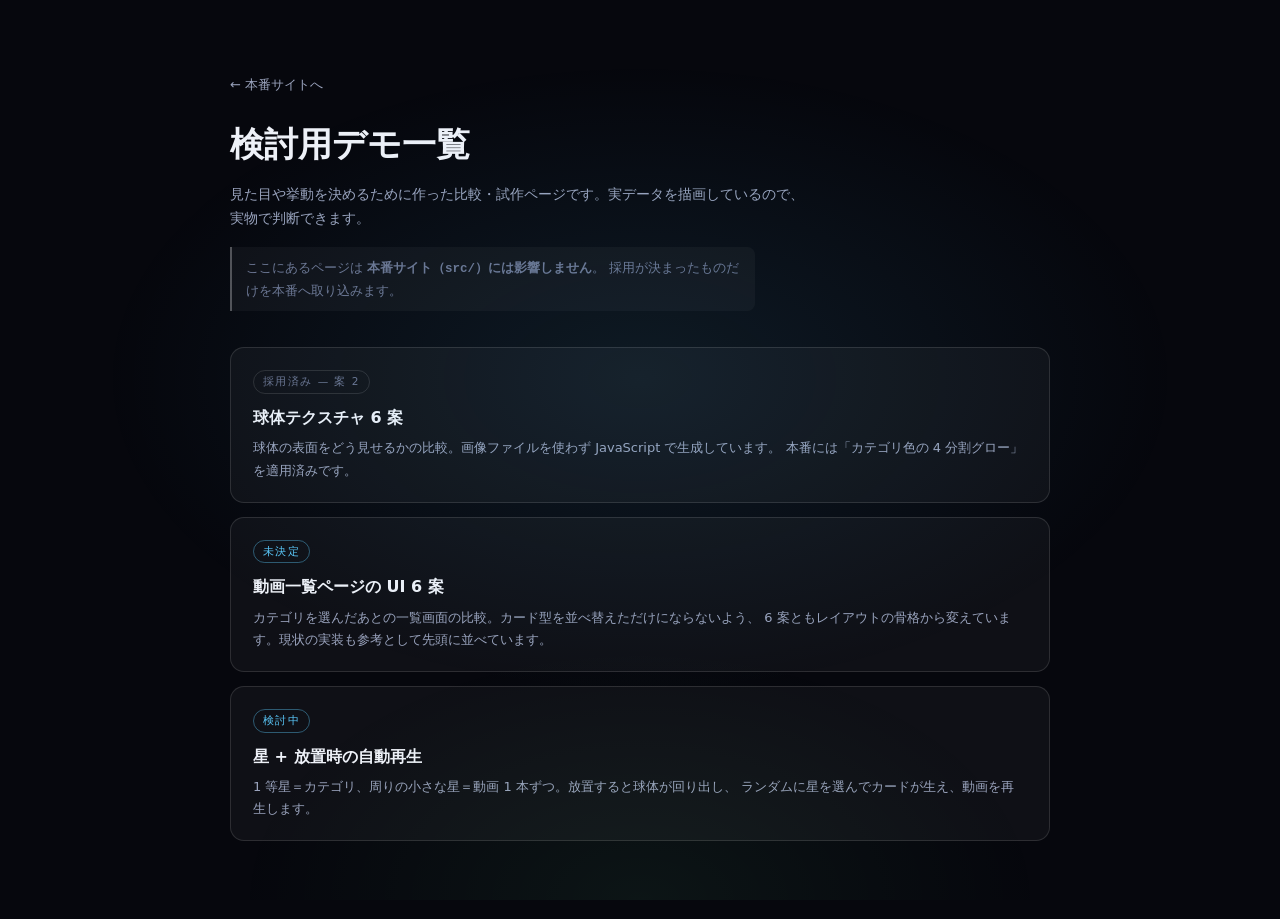
==== demo/index.html @ 627093bb "ディレクトリを src / demo / docs に整理し、CLAUDE.md を追加 構成: - src/    本番サイト。これ単体で完結して動く - demo/   検討用の比較・試作ページ。" ====
<!DOCTYPE html>
<html lang="ja">
<head>
<meta charset="UTF-8">
<meta name="viewport" content="width=device-width, initial-scale=1">
<title>検討用デモ一覧 — HIDD</title>
<link rel="stylesheet" href="../src/css/common.css">
<style>
.hub { max-width: 900px; margin: 0 auto; padding: clamp(32px, 8vh, 72px) clamp(20px, 5vw, 40px) 80px; }
.hub__back { font-size: 13px; color: var(--fg-mute); }
.hub__back:hover { color: #fff; }
.hub__title { margin: 18px 0 10px; font-size: clamp(22px, 3.4vw, 34px); font-weight: 800; }
.hub__lead { margin: 0 0 8px; color: var(--fg-mute); font-size: 14px; max-width: 66ch; }
.hub__note {
  margin: 16px 0 36px; max-width: 66ch; font-size: 12.5px; color: var(--fg-dim);
  padding: 10px 14px; border-left: 2px solid var(--border-hi);
  background: var(--surface); border-radius: 0 8px 8px 0;
}
.hub__list { list-style: none; margin: 0; padding: 0; display: grid; gap: 14px; }
.hub__item {
  display: block; padding: 20px 22px;
  border: 1px solid var(--border); border-radius: 14px; background: var(--surface);
  transition: border-color .2s var(--ease), background-color .2s var(--ease), transform .2s var(--ease);
}
.hub__item:hover { border-color: var(--border-hi); background: var(--surface-hi); transform: translateY(-2px); }
.hub__item h2 { margin: 0 0 6px; font-size: 16px; font-weight: 700; }
.hub__item p { margin: 0; font-size: 13px; color: var(--fg-mute); line-height: 1.7; }
.hub__tag {
  display: inline-block; margin-bottom: 10px;
  font-size: 10.5px; letter-spacing: .14em; color: var(--fg-dim);
  border: 1px solid var(--border); border-radius: 999px; padding: 2px 9px;
}
.hub__tag--open { color: var(--accent-ai); border-color: rgba(90,200,250,.4); }
</style>
</head>
<body>

<div class="bg-glow"></div>

<main class="hub">
  <a class="hub__back" href="../src/index.html">&larr; 本番サイトへ</a>
  <h1 class="hub__title">検討用デモ一覧</h1>
  <p class="hub__lead">
    見た目や挙動を決めるために作った比較・試作ページです。実データを描画しているので、実物で判断できます。
  </p>
  <p class="hub__note">
    ここにあるページは <strong>本番サイト（<code>src/</code>）には影響しません</strong>。
    採用が決まったものだけを本番へ取り込みます。
  </p>

  <ul class="hub__list">
    <li>
      <a class="hub__item" href="texture.html">
        <span class="hub__tag">採用済み — 案 2</span>
        <h2>球体テクスチャ 6 案</h2>
        <p>球体の表面をどう見せるかの比較。画像ファイルを使わず JavaScript で生成しています。
           本番には「カテゴリ色の 4 分割グロー」を適用済みです。</p>
      </a>
    </li>
    <li>
      <a class="hub__item" href="category-ui.html">
        <span class="hub__tag hub__tag--open">未決定</span>
        <h2>動画一覧ページの UI 6 案</h2>
        <p>カテゴリを選んだあとの一覧画面の比較。カード型を並べ替えただけにならないよう、
           6 案ともレイアウトの骨格から変えています。現状の実装も参考として先頭に並べています。</p>
      </a>
    </li>
    <li>
      <a class="hub__item" href="stars.html">
        <span class="hub__tag hub__tag--open">検討中</span>
        <h2>星 + 放置時の自動再生</h2>
        <p>1 等星＝カテゴリ、周りの小さな星＝動画 1 本ずつ。放置すると球体が回り出し、
           ランダムに星を選んでカードが生え、動画を再生します。</p>
      </a>
    </li>
  </ul>
</main>

</body>
</html>
---- src/css/common.css ----
/* HIDD — 共通スタイル（カラートークン・リセット・タイポ） */

:root {
  --bg:          #06070d;
  --bg-soft:     #0d1020;
  --surface:     rgba(255, 255, 255, 0.04);
  --surface-hi:  rgba(255, 255, 255, 0.08);
  --border:      rgba(255, 255, 255, 0.12);
  --border-hi:   rgba(255, 255, 255, 0.28);
  --fg:          #eef1f8;
  --fg-mute:     #9aa3bd;
  --fg-dim:      #6b7490;

  --accent-ai:   #5ac8fa;
  --accent-xr:   #ff7ac6;
  --accent-web:  #7affa8;
  --accent-iot:  #ffc861;

  --accent:      var(--accent-ai); /* ページごとに上書き */

  --font: -apple-system, BlinkMacSystemFont, "Hiragino Sans", "Hiragino Kaku Gothic ProN",
          "Yu Gothic", "Noto Sans JP", Meiryo, system-ui, sans-serif;
  --font-mono: ui-monospace, SFMono-Regular, Menlo, Consolas, monospace;

  --ease: cubic-bezier(0.22, 1, 0.36, 1);
}

*, *::before, *::after { box-sizing: border-box; }

html, body {
  margin: 0;
  padding: 0;
  background: var(--bg);
  color: var(--fg);
  font-family: var(--font);
  -webkit-font-smoothing: antialiased;
  text-rendering: optimizeLegibility;
}

body {
  min-height: 100vh;
  font-size: 15px;
  line-height: 1.7;
}

a { color: inherit; text-decoration: none; }

/* フォーカスリング（キーボード操作用） */
:focus-visible {
  outline: 2px solid var(--accent);
  outline-offset: 3px;
  border-radius: 4px;
}

/* 視覚的には隠すがスクリーンリーダーには読ませる */
.visually-hidden {
  position: absolute;
  width: 1px; height: 1px;
  margin: -1px; padding: 0;
  overflow: hidden;
  clip: rect(0 0 0 0);
  clip-path: inset(50%);
  white-space: nowrap;
  border: 0;
}

/* 背景のうっすらした発光（ポストプロセスの代替・描画コストゼロ） */
.bg-glow {
  position: fixed;
  inset: 0;
  z-index: 0;
  pointer-events: none;
  background:
    radial-gradient(60% 50% at 50% 42%, rgba(90, 200, 250, 0.10), transparent 70%),
    radial-gradient(45% 40% at 50% 100%, rgba(122, 255, 168, 0.06), transparent 70%);
}

@media (prefers-reduced-motion: reduce) {
  *, *::before, *::after {
    animation-duration: 0.01ms !important;
    animation-iteration-count: 1 !important;
    transition-duration: 0.01ms !important;
  }
}
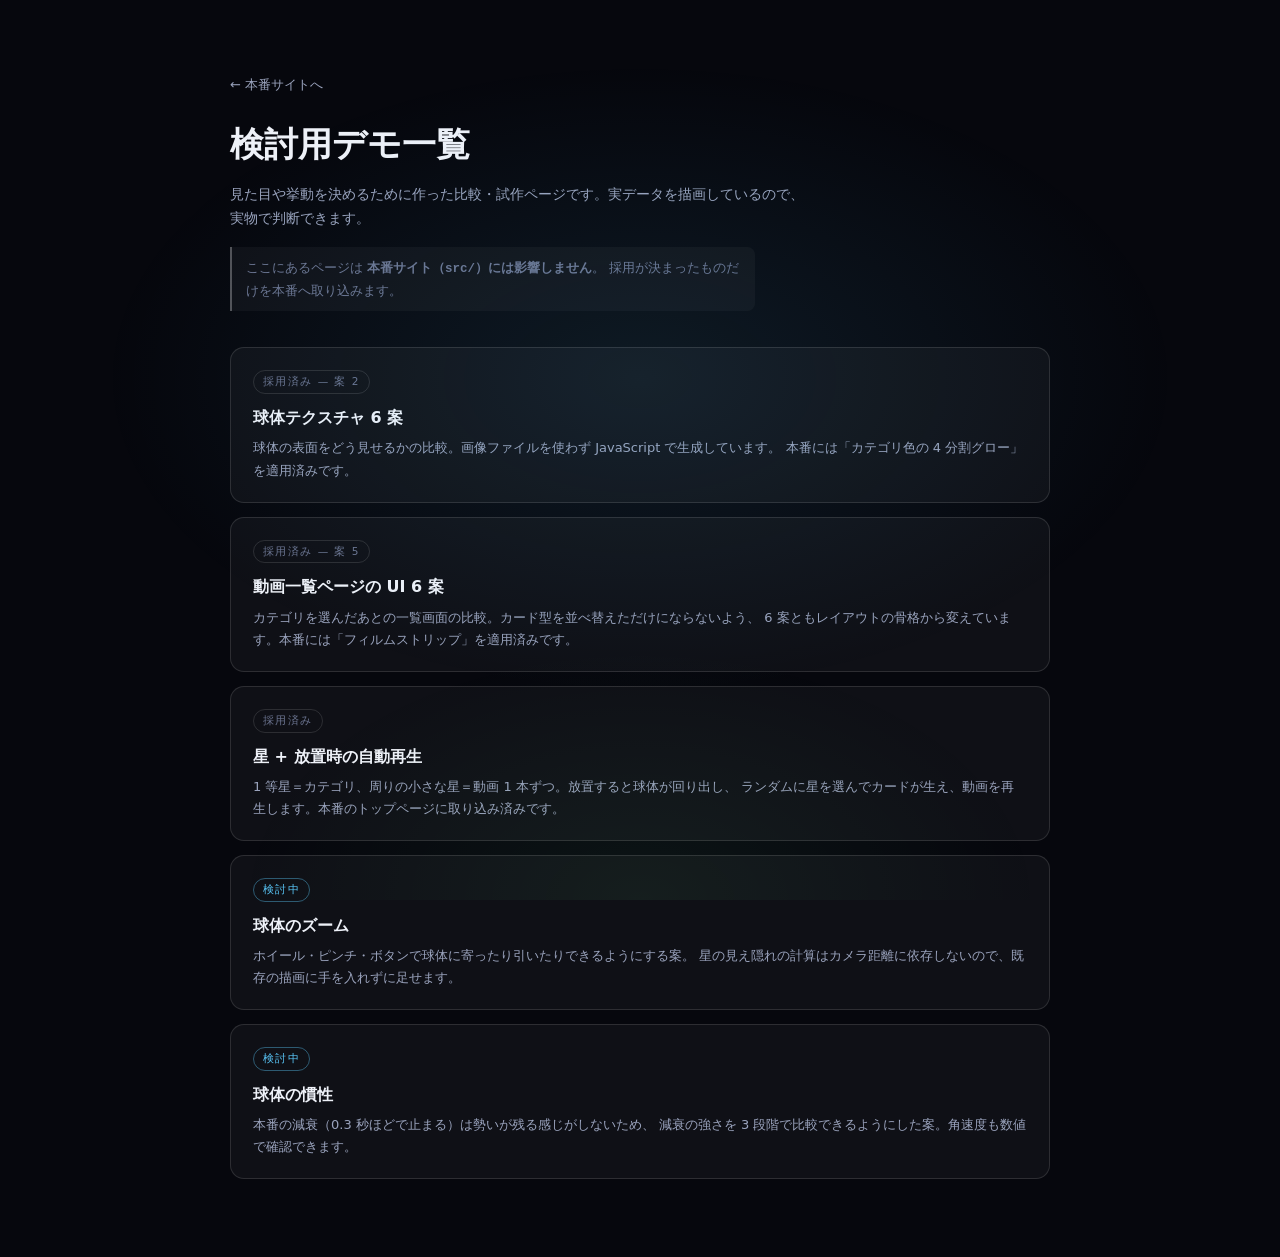
==== commit 1d19fcf5: "球体のズーム・慣性デモを追加 demo/js/stars.js から放置時の自動再生・動画再生・音声まわりを外し、 ドラッグ回転だけに絞った軽量版をベースに、それぞれ 1 機能だけ足した。  ## ズ" ====
--- a/demo/index.html
+++ b/demo/index.html
@@ -59,18 +59,34 @@
     </li>
     <li>
       <a class="hub__item" href="category-ui.html">
-        <span class="hub__tag hub__tag--open">未決定</span>
+        <span class="hub__tag">採用済み — 案 5</span>
         <h2>動画一覧ページの UI 6 案</h2>
         <p>カテゴリを選んだあとの一覧画面の比較。カード型を並べ替えただけにならないよう、
-           6 案ともレイアウトの骨格から変えています。現状の実装も参考として先頭に並べています。</p>
+           6 案ともレイアウトの骨格から変えています。本番には「フィルムストリップ」を適用済みです。</p>
       </a>
     </li>
     <li>
       <a class="hub__item" href="stars.html">
-        <span class="hub__tag hub__tag--open">検討中</span>
+        <span class="hub__tag">採用済み</span>
         <h2>星 + 放置時の自動再生</h2>
         <p>1 等星＝カテゴリ、周りの小さな星＝動画 1 本ずつ。放置すると球体が回り出し、
-           ランダムに星を選んでカードが生え、動画を再生します。</p>
+           ランダムに星を選んでカードが生え、動画を再生します。本番のトップページに取り込み済みです。</p>
+      </a>
+    </li>
+    <li>
+      <a class="hub__item" href="zoom.html">
+        <span class="hub__tag hub__tag--open">検討中</span>
+        <h2>球体のズーム</h2>
+        <p>ホイール・ピンチ・ボタンで球体に寄ったり引いたりできるようにする案。
+           星の見え隠れの計算はカメラ距離に依存しないので、既存の描画に手を入れずに足せます。</p>
+      </a>
+    </li>
+    <li>
+      <a class="hub__item" href="inertia.html">
+        <span class="hub__tag hub__tag--open">検討中</span>
+        <h2>球体の慣性</h2>
+        <p>本番の減衰（0.3 秒ほどで止まる）は勢いが残る感じがしないため、
+           減衰の強さを 3 段階で比較できるようにした案。角速度も数値で確認できます。</p>
       </a>
     </li>
   </ul>
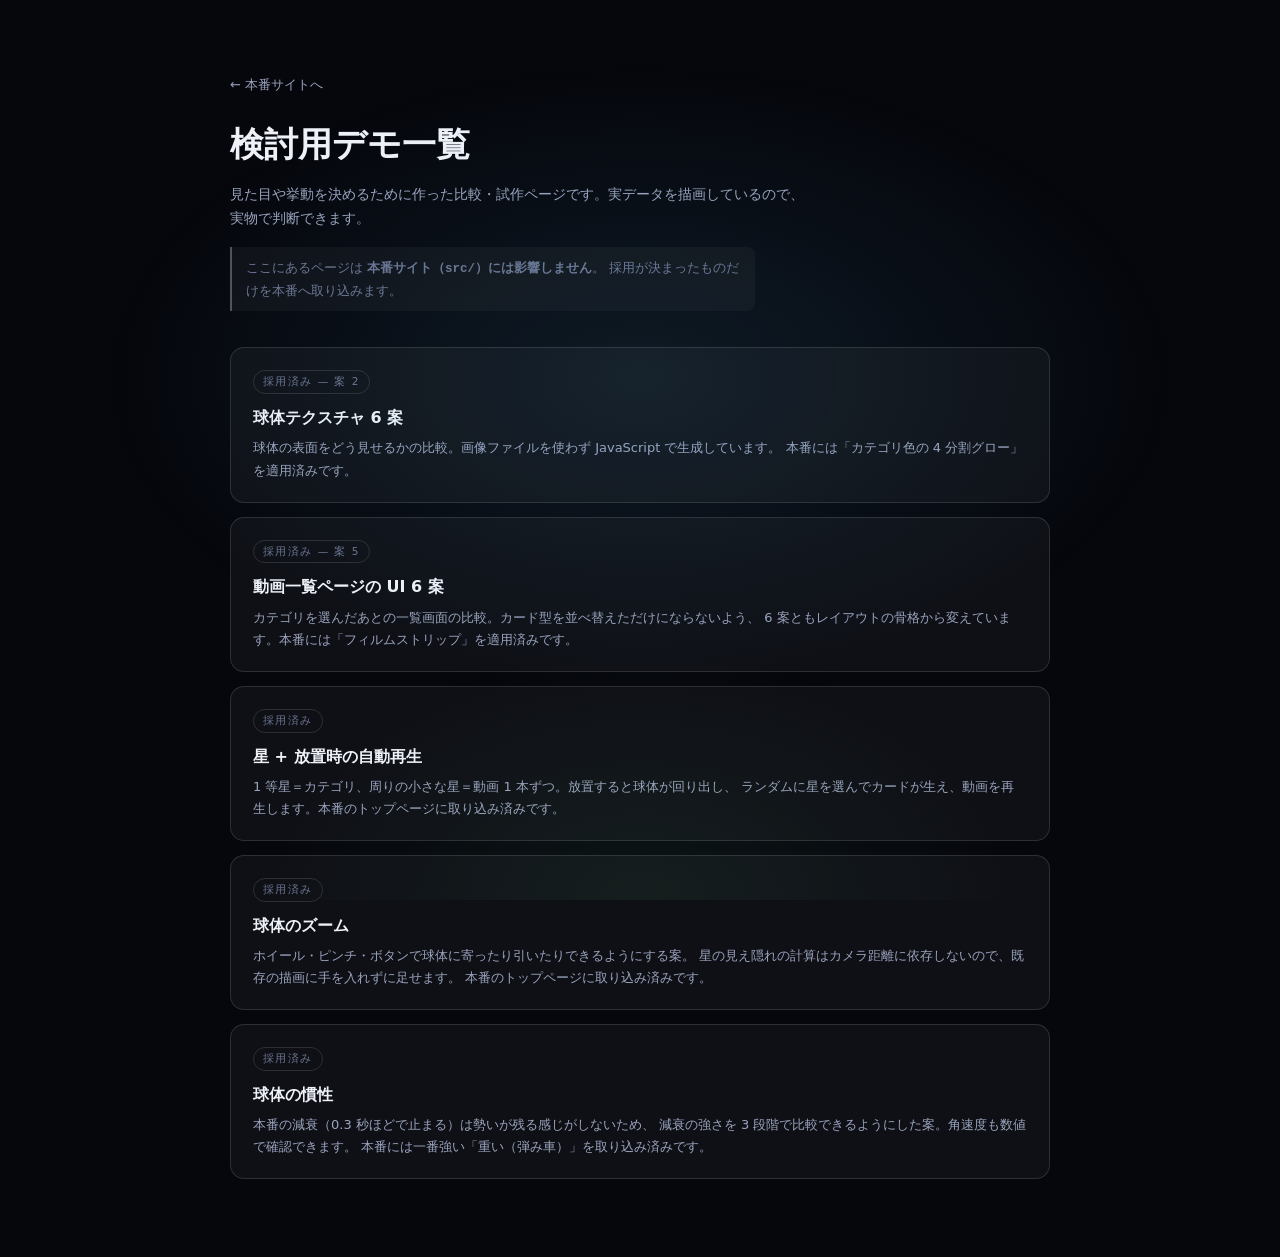
==== commit 33ba9f6f: "Merge branch 'dev' into fix/sphere-zoom-inertia-demos PR #2 のマージで dev に入った「トップページ」の記録と、このブランチの 「球体のズ" ====
--- a/demo/index.html
+++ b/demo/index.html
@@ -75,18 +75,20 @@
     </li>
     <li>
       <a class="hub__item" href="zoom.html">
-        <span class="hub__tag hub__tag--open">検討中</span>
+        <span class="hub__tag">採用済み</span>
         <h2>球体のズーム</h2>
         <p>ホイール・ピンチ・ボタンで球体に寄ったり引いたりできるようにする案。
-           星の見え隠れの計算はカメラ距離に依存しないので、既存の描画に手を入れずに足せます。</p>
+           星の見え隠れの計算はカメラ距離に依存しないので、既存の描画に手を入れずに足せます。
+           本番のトップページに取り込み済みです。</p>
       </a>
     </li>
     <li>
       <a class="hub__item" href="inertia.html">
-        <span class="hub__tag hub__tag--open">検討中</span>
+        <span class="hub__tag">採用済み</span>
         <h2>球体の慣性</h2>
         <p>本番の減衰（0.3 秒ほどで止まる）は勢いが残る感じがしないため、
-           減衰の強さを 3 段階で比較できるようにした案。角速度も数値で確認できます。</p>
+           減衰の強さを 3 段階で比較できるようにした案。角速度も数値で確認できます。
+           本番には一番強い「重い（弾み車）」を取り込み済みです。</p>
       </a>
     </li>
   </ul>
